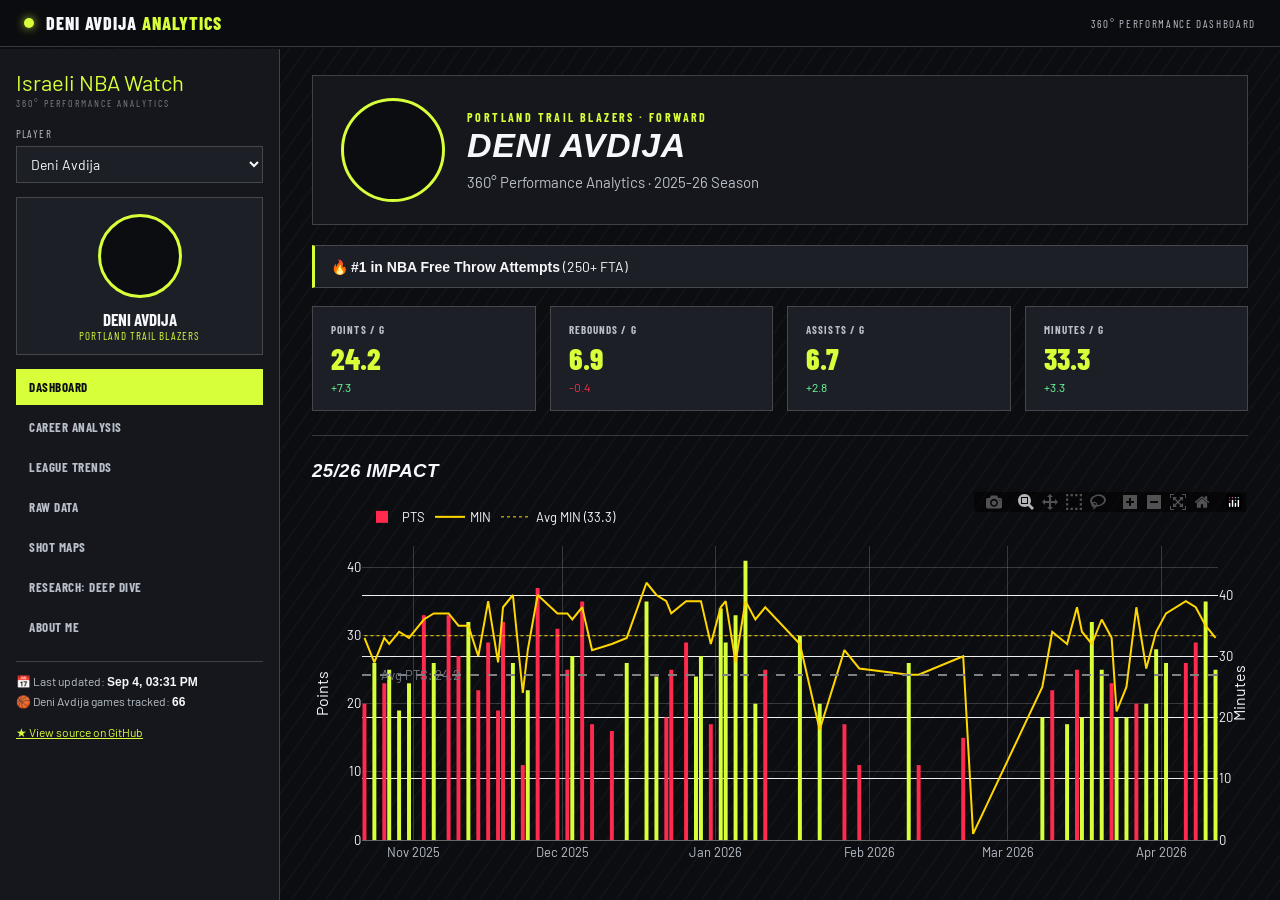
==== index.html @ 3c98279f "Add static GitHub Pages dashboard alongside the Streamlit app Streamlit Community Cloud's cold-start" ====
<!doctype html>
<html lang="en">
<head>
  <meta charset="utf-8" />
  <meta http-equiv="refresh" content="0; url=nba_dashboard/index.html" />
  <title>Israeli NBA Analytics</title>
  <link rel="canonical" href="nba_dashboard/index.html" />
</head>
<body style="background:#0c0d10;color:#f5f7fa;font-family:sans-serif;padding:40px;">
  <p>Redirecting to the <a href="nba_dashboard/index.html">Israeli NBA Analytics dashboard</a>&hellip;</p>
</body>
</html>
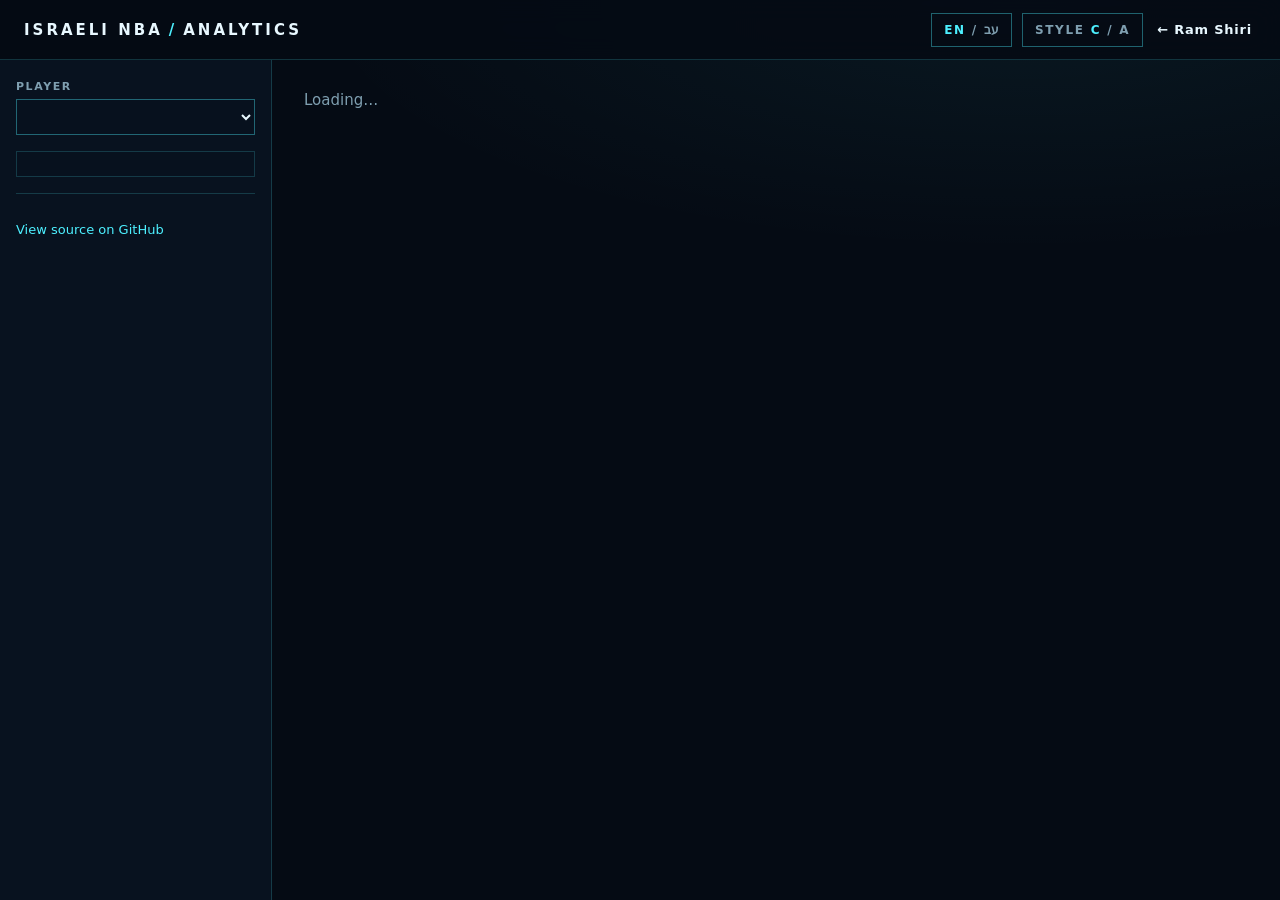
==== commit 156ff810: "Static dashboard: portfolio styles C/A, Hebrew, parity fixes, project page - Two looks matching rshi" ====
--- a/index.html
+++ b/index.html
@@ -6,7 +6,7 @@
   <title>Israeli NBA Analytics</title>
   <link rel="canonical" href="nba_dashboard/index.html" />
 </head>
-<body style="background:#0c0d10;color:#f5f7fa;font-family:sans-serif;padding:40px;">
+<body style="background:#050b14;color:#e8f8ff;font-family:system-ui,sans-serif;padding:40px;">
   <p>Redirecting to the <a href="nba_dashboard/index.html">Israeli NBA Analytics dashboard</a>&hellip;</p>
 </body>
 </html>
